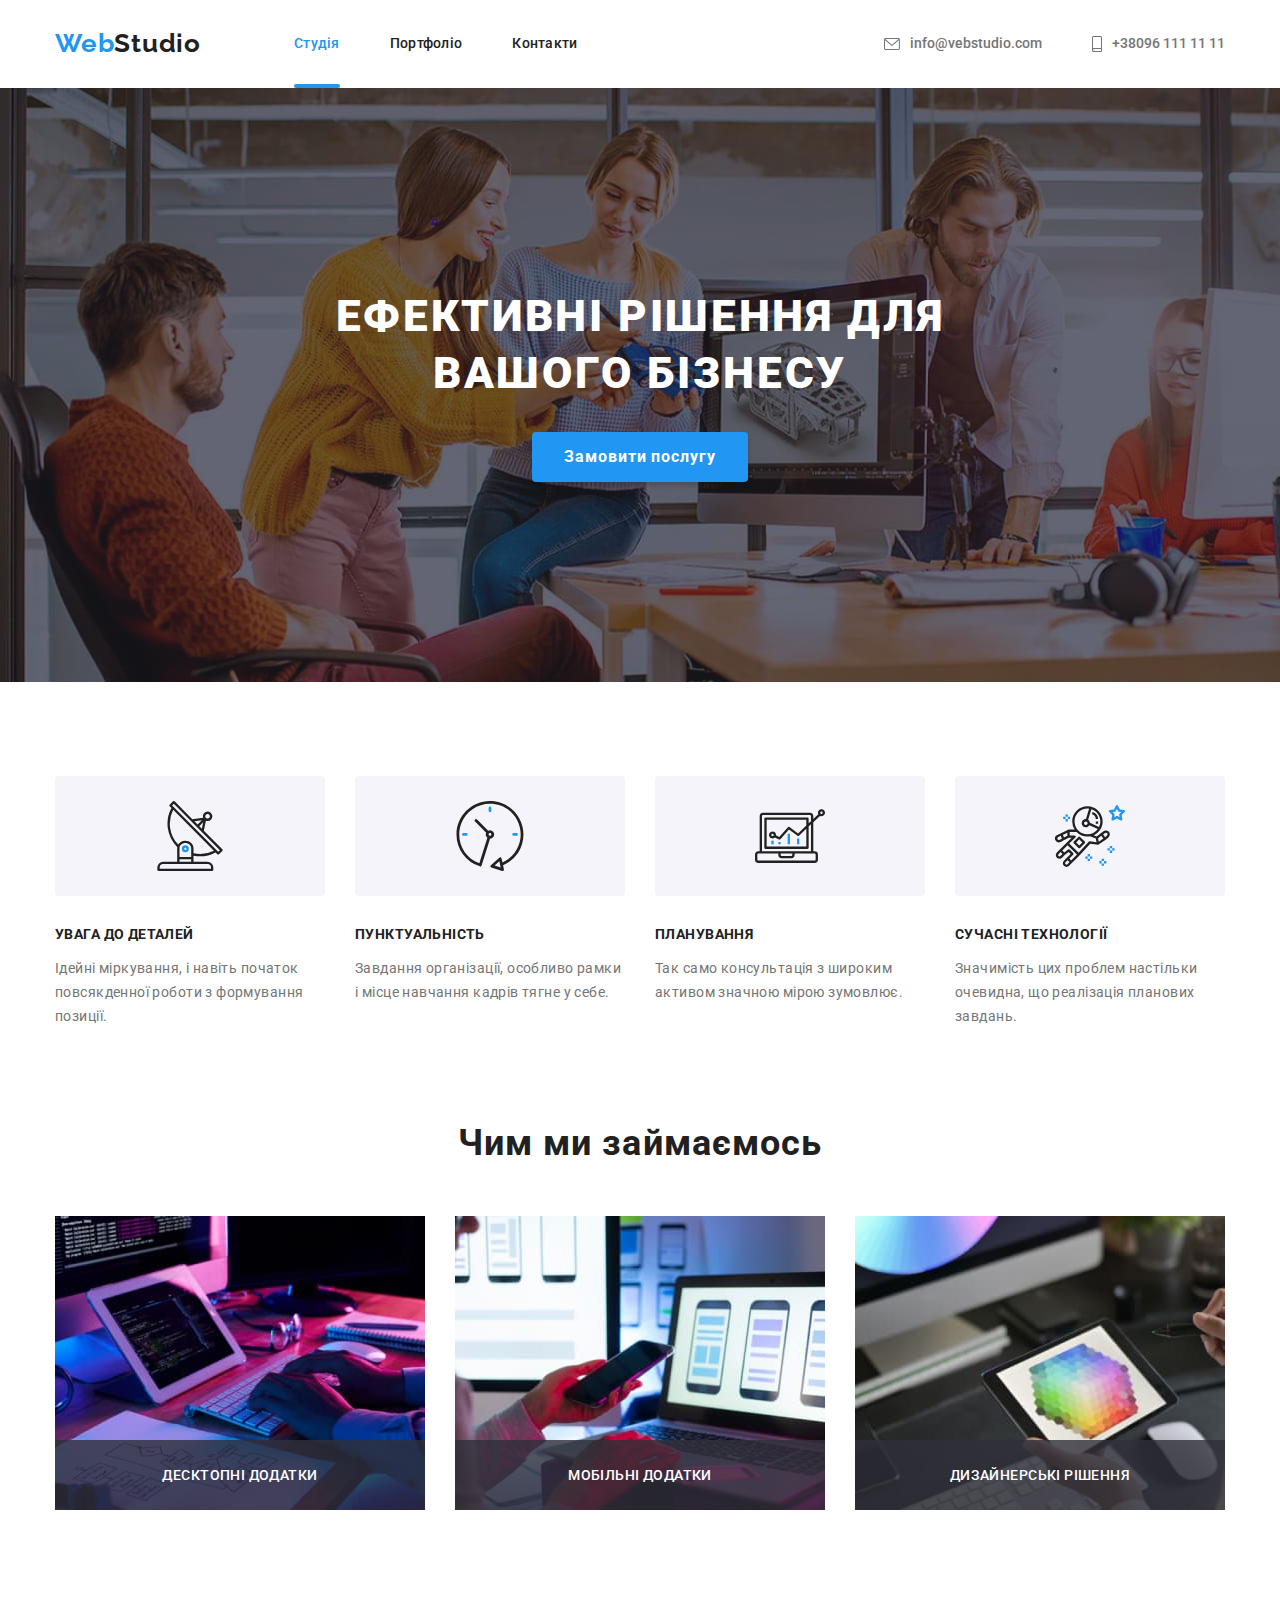
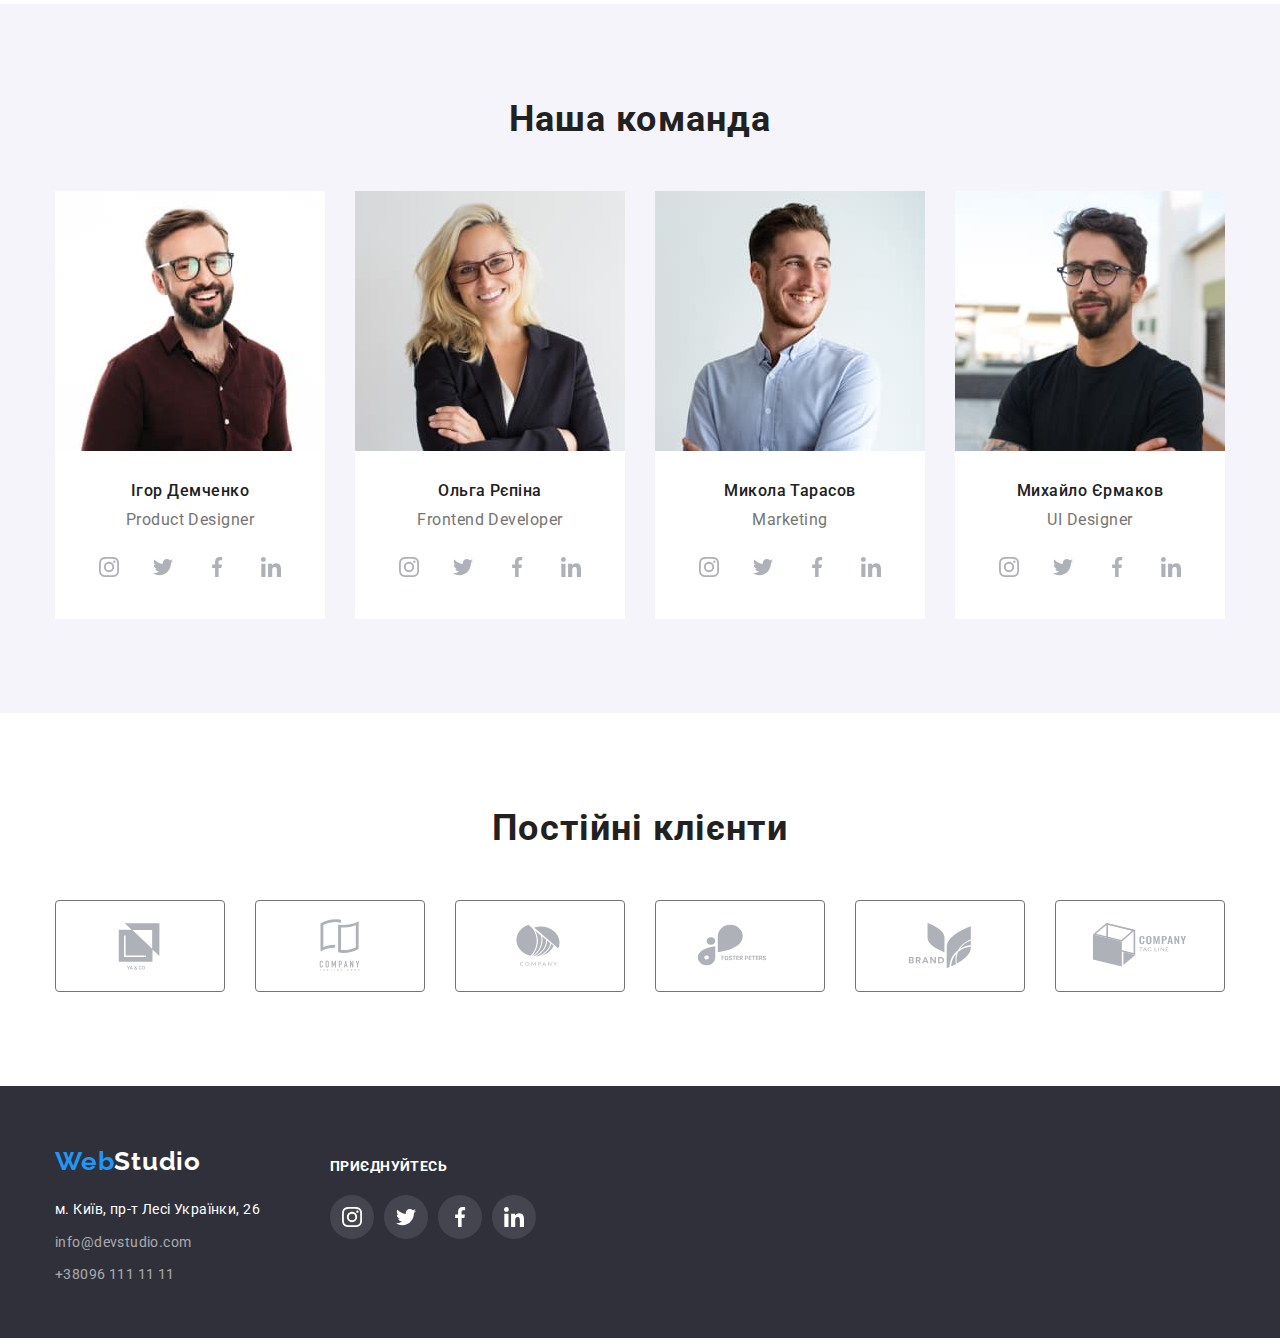
==== index.html @ e9d42e89 "dz6" ====
<!DOCTYPE html>
<html lang="uk">
  <head>
    <meta charset="UTF-8" />
    <meta http-equiv="X-UA-Compatible" content="IE=edge" />
    <meta name="viewport" content="width=device-width, initial-scale=1.0" />
    <title>WebStudio</title>
    <link
      rel="stylesheet"
      href="https://cdnjs.cloudflare.com/ajax/libs/modern-normalize/1.1.0/modern-normalize.min.css"
    />
    <link rel="stylesheet" href="./css/styles.css" />
    <link rel="preconnect" href="https://fonts.googleapis.com" />
    <link rel="preconnect" href="https://fonts.gstatic.com" crossorigin />
    <link
      href="https://fonts.googleapis.com/css2?family=Raleway:wght@700&family=Roboto:wght@400;500;700;900&display=swap"
      rel="stylesheet"
    />
  </head>
  <body class="body">
    <header>
      <div class="container">
        <div class="header-container">
          <nav class="nav-container">
            <a href="./index.html" class="logotipe"
              >Web<span class="logo-header">Studio</span>
            </a>

            <ul class="header-menu">
              <li>
                <a href="./index.html" class="link-header current-page"
                  >Студія</a
                >
              </li>
              <li>
                <a href="./portfolio.html" class="link-header">Портфоліо</a>
              </li>
              <li>
                <a href="#" class="link-header">Контакти</a>
              </li>
            </ul>
          </nav>
          <ul class="header-adress">
            <li class="adress-logo-nav">
              <a href="mailto:info@devstudio.com" class="adress-link"
                ><svg class="adress-mail-icon" width="16px" height="12px">
                  <use href="./images/icons.svg#icon-envelope-hover"></use>
                </svg>
                info@vebstudio.com
              </a>
            </li>
            <li class="adress-logo-nav">
              <a href="tel:+380961111111" class="adress-link"
                ><svg class="adress-phone-icon" width="10px" height="16px">
                  <use href="./images/icons.svg#icon-smartphone"></use>
                </svg>

                +38096 111 11 11</a
              >
            </li>
          </ul>
        </div>
      </div>
    </header>
    <main>
      <section class="hero-section">
        <h1 class="hero-title">Ефективні рішення для<br />вашого бізнесу</h1>
        <button type="button" class="hero-button" data-modal-open>
          Замовити послугу
        </button>
      </section>

      <section class="benefit-section section">
        <div class="container">
          <h2 class="benefit-title visually-hidden">Наші переваги</h2>
          <ul class="benefit-container">
            <li class="benefit-items">
              <span class="benefit-block-icon">
                <svg class="benefit-icon" width="70px" height="70px">
                  <use href="./images/icons.svg#icon-antenna-1"></use>
                </svg>
              </span>
              <h3 class="benefit-subtitle">Увага до деталей</h3>
              <p class="benefit-text">
                Ідейні міркування, і навіть початок повсякденної роботи з
                формування позиції.
              </p>
            </li>
            <li class="benefit-items">
              <span class="benefit-block-icon">
                <svg class="benefit-icon" width="70px" height="70px">
                  <use href="./images/icons.svg#icon-clock-1"></use>
                </svg>
              </span>
              <h3 class="benefit-subtitle">Пунктуальність</h3>
              <p class="benefit-text">
                Завдання організації, особливо рамки і місце навчання кадрів
                тягне у себе.
              </p>
            </li>
            <li class="benefit-items">
              <span class="benefit-block-icon">
                <svg class="benefit-icon" width="70px" height="70px">
                  <use href="./images/icons.svg#icon-diagram-1"></use>
                </svg>
              </span>
              <h3 class="benefit-subtitle">Планування</h3>
              <p class="benefit-text">
                Так само консультація з широким активом значною мірою зумовлює.
              </p>
            </li>
            <li class="benefit-items">
              <span class="benefit-block-icon">
                <svg class="benefit-icon" width="70px" height="70px">
                  <use href="./images/icons.svg#icon-astronaut-1"></use>
                </svg>
              </span>
              <h3 class="benefit-subtitle">Сучасні технології</h3>
              <p class="benefit-text">
                Значимість цих проблем настільки очевидна, що реалізація
                планових завдань.
              </p>
            </li>
          </ul>
        </div>
      </section>

      <section class="benefit-hero">
        <div class="container">
          <h2 class="benefit-title">Чим ми займаємось</h2>

          <ul class="benefit-hero-items">
            <li class="benefit-img">
              <img src="./images/box3.jpg" alt="Планшет у руках" width="370" />
              <div class="benefit-img-items">
                <p class="benefit-img-title">Десктопні додатки</p>
              </div>
            </li>

            <li class="benefit-img">
              <img
                src="./images/box2.jpg"
                alt="Переглядає смартфон"
                width="370"
              />
              <div class="benefit-img-items">
                <p class="benefit-img-title">Мобільні додатки</p>
              </div>
            </li>
            <li class="benefit-img">
              <img
                src="./images/img1.jpg"
                alt="Друк на клавіатурі"
                width="370"
              />
              <div class="benefit-img-items">
                <p class="benefit-img-title">Дизайнерські рішення</p>
              </div>
            </li>
          </ul>
        </div>
      </section>
      <section class="secondary-section section">
        <div class="container">
          <h2 class="secondary-title">Наша команда</h2>
          <ul class="secondary-container">
            <li class="secondary-item">
              <img src="./images/igor.jpg" alt="Ігор Демченко" width="270" />
              <div class="card-box">
                <h3 class="secondary-img-title">Ігор Демченко</h3>
                <p class="secondary-img-slogan">Product Designer</p>
                <ul class="secondary-box-social">
                  <li>
                    <a class="secondary-box-icon" href="#"
                      ><svg class="secondary-icons" width="20px" height="20px">
                        <use href="./images/icons.svg#icon-instagram-2"></use>
                      </svg>
                    </a>
                  </li>
                  <li>
                    <a class="secondary-box-icon" href="#"
                      ><svg class="secondary-icons" width="20px" height="20px">
                        <use href="./images/icons.svg#icon-twitter-1"></use>
                      </svg>
                    </a>
                  </li>
                  <li>
                    <a class="secondary-box-icon" href="#"
                      ><svg class="secondary-icons" width="20px" height="20px">
                        <use href="./images/icons.svg#icon-facebook-1"></use>
                      </svg>
                    </a>
                  </li>
                  <li>
                    <a class="secondary-box-icon" href="#"
                      ><svg class="secondary-icons" width="20px" height="20px">
                        <use href="./images/icons.svg#icon-linkedin-1"></use>
                      </svg>
                    </a>
                  </li>
                </ul>
              </div>
            </li>
            <li class="secondary-item">
              <img src="./images/olga.jpg" alt="Ольга Рєпіна" width="270" />
              <div class="card-box">
                <h3 class="secondary-img-title">Ольга Рєпіна</h3>
                <p class="secondary-img-slogan">Frontend Developer</p>
                <ul class="secondary-box-social">
                  <li>
                    <a class="secondary-box-icon" href="#"
                      ><svg class="secondary-icons" width="20px" height="20px">
                        <use href="./images/icons.svg#icon-instagram-2"></use>
                      </svg>
                    </a>
                  </li>
                  <li>
                    <a class="secondary-box-icon" href="#"
                      ><svg class="secondary-icons" width="20px" height="20px">
                        <use href="./images/icons.svg#icon-twitter-1"></use>
                      </svg>
                    </a>
                  </li>
                  <li>
                    <a class="secondary-box-icon" href="#"
                      ><svg class="secondary-icons" width="20px" height="20px">
                        <use href="./images/icons.svg#icon-facebook-1"></use>
                      </svg>
                    </a>
                  </li>
                  <li>
                    <a class="secondary-box-icon" href="#"
                      ><svg class="secondary-icons" width="20px" height="20px">
                        <use href="./images/icons.svg#icon-linkedin-1"></use>
                      </svg>
                    </a>
                  </li>
                </ul>
              </div>
            </li>
            <li class="secondary-item">
              <img src="./images/mukola.jpg" alt="Микола Тарасов" width="270" />
              <div class="card-box">
                <h3 class="secondary-img-title">Микола Тарасов</h3>
                <p class="secondary-img-slogan">Marketing</p>
                <ul class="secondary-box-social">
                  <li>
                    <a class="secondary-box-icon" href="#"
                      ><svg class="secondary-icons" width="20px" height="20px">
                        <use href="./images/icons.svg#icon-instagram-2"></use>
                      </svg>
                    </a>
                  </li>
                  <li>
                    <a class="secondary-box-icon" href="#"
                      ><svg class="secondary-icons" width="20px" height="20px">
                        <use href="./images/icons.svg#icon-twitter-1"></use>
                      </svg>
                    </a>
                  </li>
                  <li>
                    <a class="secondary-box-icon" href="#"
                      ><svg class="secondary-icons" width="20px" height="20px">
                        <use href="./images/icons.svg#icon-facebook-1"></use>
                      </svg>
                    </a>
                  </li>
                  <li>
                    <a class="secondary-box-icon" href="#"
                      ><svg class="secondary-icons" width="20px" height="20px">
                        <use href="./images/icons.svg#icon-linkedin-1"></use>
                      </svg>
                    </a>
                  </li>
                </ul>
              </div>
            </li>
            <li class="secondary-item">
              <img
                src="./images/mukhailo.jpg"
                alt="Михайло Єрмаков"
                width="270"
              />
              <div class="card-box">
                <h3 class="secondary-img-title">Михайло Єрмаков</h3>
                <p class="secondary-img-slogan">UI Designer</p>
                <ul class="secondary-box-social">
                  <li>
                    <a class="secondary-box-icon" href="#"
                      ><svg class="secondary-icons" width="20px" height="20px">
                        <use href="./images/icons.svg#icon-instagram-2"></use>
                      </svg>
                    </a>
                  </li>
                  <li>
                    <a class="secondary-box-icon" href="#"
                      ><svg class="secondary-icons" width="20px" height="20px">
                        <use href="./images/icons.svg#icon-twitter-1"></use>
                      </svg>
                    </a>
                  </li>
                  <li>
                    <a class="secondary-box-icon" href="#"
                      ><svg class="secondary-icons" width="20px" height="20px">
                        <use href="./images/icons.svg#icon-facebook-1"></use>
                      </svg>
                    </a>
                  </li>
                  <li>
                    <a class="secondary-box-icon" href="#"
                      ><svg class="secondary-icons" width="20px" height="20px">
                        <use href="./images/icons.svg#icon-linkedin-1"></use>
                      </svg>
                    </a>
                  </li>
                </ul>
              </div>
            </li>
          </ul>
        </div>
      </section>
      <section class="last-section">
        <div class="container">
          <h2 class="secondary-title">Постійні клієнти</h2>
          <ul class="last-section-block">
            <li class="last-section-icon">
              <a href="#" class="last-section-link"
                ><svg class="last-icons" width="106px" height="60px">
                  <use href="./images/icons.svg#icon-Logo-one"></use>
                </svg>
              </a>
            </li>
            <li class="last-section-icon">
              <a href="#" class="last-section-link"
                ><svg class="last-icons" width="106px" height="60px">
                  <use href="./images/icons.svg#icon-Logo-two"></use>
                </svg>
              </a>
            </li>
            <li class="last-section-icon">
              <a href="#" class="last-section-link"
                ><svg class="last-icons" width="106px" height="60px">
                  <use href="./images/icons.svg#icon-Logo-three"></use>
                </svg>
              </a>
            </li>

            <li class="last-section-icon">
              <a href="#" class="last-section-link"
                ><svg class="last-icons" width="106px" height="60px">
                  <use href="./images/icons.svg#icon-Logo-four"></use>
                </svg>
              </a>
            </li>

            <li class="last-section-icon">
              <a href="#" class="last-section-link"
                ><svg class="last-icons" width="106px" height="60px">
                  <use href="./images/icons.svg#icon-Logo-five"></use>
                </svg>
              </a>
            </li>
            <li class="last-section-icon">
              <a href="#" class="last-section-link"
                ><svg class="last-icons" width="106px" height="60px">
                  <use href="./images/icons.svg#icon-Logo-six"></use>
                </svg>
              </a>
            </li>
          </ul>
        </div>
      </section>
    </main>
    <footer class="footer-section">
      <div class="container">
        <div>
          <a href="./index.html" class="logotipe-footer"
            >Web<span class="logo-footer">Studio </span></a
          >
          <address class="adress">
            <ul>
              <li class="footer-logo">
                <a
                  class="adress article"
                  href="https://goo.gl/maps/jyR7wXBARbgmtuSR7"
                  target="_blank"
                  rel="noopener noreferrer nofollow"
                  >м. Київ, пр-т Лесі Українки, 26</a
                >
              </li>

              <li class="footer-box">
                <a class="footer-link article" href="mailto:info@devstudio.com"
                  >info@devstudio.com</a
                >
              </li>
              <li class="footer-box">
                <a class="footer-link article" href="tel:+380961111111"
                  >+38096 111 11 11</a
                >
              </li>
            </ul>
          </address>
        </div>
        <div class="footer-social">
          <h2 class="footer-social-title">Приєднуйтесь</h2>
          <ul class="footer-social-container">
            <li>
              <a class="secondary-footer-icon" href="#"
                ><svg class="footer-icons" width="20px" height="20px">
                  <use href="./images/icons.svg#icon-instagram-2"></use>
                </svg>
              </a>
            </li>
            <li>
              <a class="secondary-footer-icon" href="#"
                ><svg class="footer-icons" width="20px" height="20px">
                  <use href="./images/icons.svg#icon-twitter-1"></use>
                </svg>
              </a>
            </li>
            <li>
              <a class="secondary-footer-icon" href="#"
                ><svg class="footer-icons" width="20px" height="20px">
                  <use href="./images/icons.svg#icon-facebook-1"></use>
                </svg>
              </a>
            </li>
            <li>
              <a class="secondary-footer-icon" href="#"
                ><svg class="footer-icons" width="20px" height="20px">
                  <use href="./images/icons.svg#icon-linkedin-1"></use>
                </svg>
              </a>
            </li>
          </ul>
        </div>
      </div>
    </footer>
    <div class="backdrop is-hidden" data-modal>
      <div class="modal">
        <button type="button" class="modal-button-close" data-modal-close>
          <svg class="button-close" width="18px" height="18px">
            <use href="./images/icons.svg#icon-close"></use>
          </svg>
        </button>
      </div>
    </div>
    <script src="./js/modal.js"></script>
  </body>
</html>
---- css/styles.css ----
:root {
  --color-primary: #212121;
  --color-text: #757575;
  --color-background: #fff;
  --color-accent: #2196f3;
  --color-icons: #afb1b8;
}
* {
  box-sizing: border-box;
}
a.article {
  text-decoration: none;
}

/*container*/
.container {
  display: flex;
  width: 100%;
  max-width: 1200px;
  margin: 0 auto;
  padding: 0 15px;
  flex-wrap: wrap;
}
ul {
  list-style: none;
}
.visually-hidden {
  position: absolute;
  white-space: nowrap;
  width: 1px;
  height: 1px;
  overflow: hidden;
  border: 0;
  padding: 0;
  clip: rect(0 0 0 0);
  clip-path: inset(50%);
  margin: -1px;
}
ul,
h1,
h2,
h3,
h4,
h5,
h6,
li {
  margin: 0;
  padding: 0;
}
img {
  display: block;
  max-width: 100%;
  height: auto;
}

/*body*/
body {
  color: var(--color-primary);
  font-size: 14px;
  font-weight: 500;
  line-height: 1.7;
  background-color: var(--color-background);
  font-family: "Roboto", sans-serif;
  max-width: 1600px;
  max-height: 2094px;
  margin: 0 auto;
  flex-shrink: 0;
}
/*section*/
.section {
  padding-top: 94px;
  padding-bottom: 94px;
  margin: 0 auto;
}
/*header-container*/
.header {
  border-bottom: 1px solid #f5f5f5;
}

.header-container {
  display: flex;
  justify-content: space-between;
  flex-grow: 1;
  align-items: center;
}

.logotipe {
  font-family: "Raleway";
  font-weight: 700;
  font-size: 26px;
  line-height: 1.2;
  color: var(--color-accent);
  text-decoration-line: none;
  letter-spacing: 0.03em;
}

.nav-container {
  display: flex;
  justify-content: start;
  align-items: center;
}
/*lin-header*/
.link-header {
  display: flex;
  padding-top: 32px;
  padding-bottom: 32px;
  text-decoration: none;
  letter-spacing: 0.02em;
  color: inherit;
}
.current-page {
  position: relative;
  color: var(--color-accent);
}
.current-page::after {
  display: block;
  position: absolute;
  background-color: var(--color-accent);
  width: 100%;
  height: 4px;
  border-radius: 2px;
  bottom: 0px;
  content: "";
}
.header-menu {
  display: flex;
  gap: 50px;
  margin-left: 93px;
}

.header-adress {
  display: flex;
  gap: 50px;
  align-items: center;
}

/*logo-header*/
.logo-header {
  font-family: "Raleway", sans-serif;
  font-weight: 700;
  font-size: 26px;
  line-height: 1.2;
  color: var(--color-primary);
  text-decoration-line: none;
  letter-spacing: 0.03em;
}

/*link*/
.link {
  color: inherit;
  line-height: 1.1;
  text-decoration-line: none;
}
.link:hover,
.link:focus {
  color: var(--color-accent);
  background-color: var(--color-background);
}
.current {
  color: var(--color-accent);
}

/*adress*/
.adress-link {
  display: flex;
  align-items: center;
  font-weight: 500;
  color: var(--color-text);
  text-decoration-line: none;
  padding-top: 32px;
  padding-bottom: 32px;
  gap: 10px;
  transition: color 250ms cubic-bezier(0.4, 0, 0.2, 1);
}
.adress-link:hover,
.adress-link:focus {
  color: var(--color-accent);
}
/*header-icons*/
.adress-mail-icon {
  max-width: 16px;
  max-height: 12px;
  align-content: center;
  fill: var(--color-text);
}
.adress-link:hover .adress-mail-icon,
.adress-link:focus .adress-mail-icon {
  fill: var(--color-accent);
}

.adress-phone-icon {
  max-width: 10px;
  max-height: 16px;
  align-content: center;
  fill: var(--color-text);
}
.adress-link:hover .adress-phone-icon,
.adress-link:focus .adress-phone-icon {
  fill: var(--color-accent);
}

/*hero-section*/
.hero-section {
  background-color: #2f303a;
  background-image: linear-gradient(
      rgba(47, 48, 58, 0.4),
      rgba(47, 48, 58, 0.4)
    ),
    url(../images/Img.jpg);
  margin: 0 auto;
  background-size: 1600px;
  text-align: center;
  padding-top: 200px;
  padding-bottom: 200px;
  letter-spacing: 0.02em;
  background-repeat: no-repeat;
}

.hero-title {
  font-weight: 900;
  font-size: 44px;
  line-height: 1.3;
  text-transform: uppercase;
  color: var(--color-background);
  letter-spacing: 0.06em;
  margin: 0 auto;
  letter-spacing: 0.06em;
}

.hero-button {
  font-weight: 700;
  font-size: 16px;
  line-height: 30px;
  min-width: 216px;
  height: 50px;
  font-family: inherit;
  color: var(--color-background);
  background: var(--color-accent);
  box-shadow: 0px 4px 4px rgba(0, 0, 0, 0.15);
  border-radius: 4px;
  cursor: pointer;
  margin-top: 30px;
  border: 0;
  padding-top: 10px;
  padding-left: 32px;
  padding-bottom: 10px;
  padding-right: 32px;
  letter-spacing: 0.06em;
  transition: background-color 250ms cubic-bezier(0.4, 0, 0.2, 1),
    box-shadow 250ms cubic-bezier(0.4, 0, 0.2, 1);
}
.hero-button:hover,
.hero-button:focus {
  box-shadow: 0px 4px 4px rgba(0, 0, 0, 0.15);
  background-color: #188ce8;
}

/*benefit-section*/
.benefit-title {
  font-weight: 700;
  font-size: 36px;
  line-height: 1.2;
  text-align: center;
  margin: 0 auto 50px;
  letter-spacing: 0.03em;
}

.benefit-block-icon {
  display: flex;
  width: 270px;
  height: 120px;
  background: #f5f4fa;
  border-radius: 4px;
  margin-bottom: 30px;
  justify-content: center;
  align-items: center;
}

.benefit-icon {
  max-width: 70px;
  max-height: 70px;
}

.benefit-subtitle {
  font-weight: 700;
  font-size: 14px;
  line-height: 1.2;
  text-transform: uppercase;
  letter-spacing: 0.03em;
}

.benefit-text {
  font-style: normal;
  font-weight: 400;
  font-size: 14px;
  line-height: 1.7;
  color: var(--color-text);
  margin-bottom: 0;
  letter-spacing: 0.03em;
}

.benefit-container {
  display: flex;
  justify-content: space-between;
  width: 100%;
  max-width: 1200px;
  margin: 0 auto;
}

.benefit-items {
  align-content: flex-start;
  gap: 30px;
  flex-basis: 270px;
}

.benefit-hero {
  padding-bottom: 94px;
}

.benefit-hero-items {
  display: flex;
  justify-content: flex-start;
  gap: 30px;
  width: 100%;
}

.benefit-img {
  position: relative;
  flex-basis: calc((100% - 60px) / 3);
}

.benefit-img-items {
  position: absolute;
  bottom: 0;
  width: 100%;
  background-color: rgba(47, 48, 58, 0.8);
  z-index: 1;
  padding: 27px 0;
}

.benefit-img-title {
  font-size: 14px;
  line-height: 16px;
  text-align: center;
  letter-spacing: 0.03em;
  text-transform: uppercase;
  color: var(--color-background);
  margin: 0;
}

/*secondary-section*/
.secondary-section {
  background-color: #f5f4fa;
}

.secondary-title {
  font-weight: 700;
  font-size: 36px;
  line-height: 1.2;
  text-align: center;
  margin: 0 auto 50px;
  letter-spacing: 0.03em;
}

.secondary-item {
  width: 270px;
  height: 428px;
}
.secondary-box-icon {
  display: flex;
  width: 44px;
  height: 44px;
  border-radius: 50%;
  justify-content: center;
  align-items: center;
  transition: background-color 250ms cubic-bezier(0.4, 0, 0.2, 1),
    color 250ms cubic-bezier(0.4, 0, 0.2, 1);
}
.secondary-icons {
  fill: var(--color-icons);
  max-width: 20px;
  max-height: 20px;
}

.secondary-container {
  display: flex;
  gap: 30px;
  justify-content: space-between;
}

.secondary-box-social {
  display: flex;
  gap: 10px;
  margin-top: 16px;
}
.secondary-box-icon:hover,
.secondary-box-icon:focus {
  background-color: var(--color-accent);
}
.secondary-box-icon:hover .secondary-icons,
.secondary-box-icon:focus .secondary-icons {
  fill: var(--color-background);
}

.secondary-box {
  flex-basis: calc((100% - 90px) / 4);
  background-color: var(--color-background);
  box-shadow: 0px 4px 4px rgba(0, 0, 0, 0.25);
}

.card-box {
  background-color: var(--color-background);
  padding-top: 30px;
  padding-left: 32px;
  padding-bottom: 30px;
  padding-right: 32px;
}

.secondary-img-title {
  font-weight: 500;
  font-size: 16px;
  line-height: 1.2;
  color: var(--color-primary);
  text-align: center;
  letter-spacing: 0.03em;
}

.secondary-img-slogan {
  font-weight: 400;
  font-size: 16px;
  line-height: 1.2;
  color: var(--color-text);
  text-align: center;
  margin-top: 10px;
  margin-bottom: 0;
  letter-spacing: 0.03em;
}
/*last-section*/
.last-section {
  display: flex;
  padding-top: 94px;
  padding-bottom: 94px;
  margin: 0 auto;
}
.last-section-block {
  display: flex;
  gap: 30px;
}

.last-section-icon {
  width: 170px;
  height: 92px;
}

.last-icons {
  fill: var(--color-icons);
}

.last-section-link {
  display: flex;
  align-items: center;
  justify-content: center;
  width: 100%;
  height: 100%;
  border: 1px solid;
  border-color: var(--color-text);
  border-radius: 4px;
  transition: border-color 250ms cubic-bezier(0.4, 0, 0.2, 1);
}
.last-section-link:hover,
.last-section-link:focus {
  border-color: var(--color-accent);
}
.last-section-link:hover .last-icons,
.last-section-link:focus .last-icons {
  fill: var(--color-accent);
  transition: fill 250ms cubic-bezier(0.4, 0, 0.2, 1);
}
/*footer-section*/
.footer-section {
  background-color: #2f303a;
  height: 252px;
  padding-top: 60px;
  padding-bottom: 60px;
}
.adress-logo-nav {
  display: flex;
  align-items: center;
}

.logo-footer {
  font-family: "Raleway", sans-serif;
  font-weight: 700;
  font-size: 26px;
  line-height: 1.2;
  color: var(--color-background);
  text-decoration-line: none;
  margin-bottom: 20px;
  letter-spacing: 0.03em;
}

.adress {
  font-style: normal;
  font-weight: 400;
  font-size: 14px;
  line-height: 1.7;
  color: var(--color-background);
  letter-spacing: 0.03em;
  margin-top: 20px;
}

.footer-link {
  font-style: normal;
  font-weight: 400;
  font-size: 14px;
  line-height: 1.7;
  color: rgba(255, 255, 255, 0.6);
  letter-spacing: 0.03em;
  transition: color 250ms cubic-bezier(0.4, 0, 0.2, 1);
}

.footer-link:hover,
.footer-link:focus {
  color: var(--color-accent);
}
.footer-social {
  align-items: center;
  justify-content: flex-start;
  margin-left: 70px;
  margin-top: 12px;

  width: 206px;
  height: 80px;
}
.footer-box {
  margin-top: 9px;
}
.footer-social-title {
  color: var(--color-background);
  font-weight: 700;
  font-size: 14px;
  line-height: 1.2;
  letter-spacing: 0.03em;
  text-transform: uppercase;
}
.secondary-footer-icon {
  display: flex;
  justify-content: center;
  align-items: center;
  background-color: rgba(255, 255, 255, 0.1);
  width: 44px;
  height: 44px;
  border-radius: 50%;
  transition: background-color 250ms cubic-bezier(0.4, 0, 0.2, 1);
}
.secondary-footer-icon:hover,
.secondary-footer-icon:focus {
  background-color: var(--color-accent);
}
.footer-icons {
  fill: var(--color-background);
  max-width: 20px;
  max-height: 20px;
}

.footer-social-container {
  display: flex;
  align-items: center;
  gap: 10px;
  margin-top: 20px;
}

/*logotipe-footer*/
.logotipe-footer {
  font-family: "Raleway";
  font-weight: 700;
  font-size: 26px;
  line-height: 1.2;
  color: var(--color-accent);
  text-decoration-line: none;
  margin-bottom: 20px;
  letter-spacing: 0.03em;
}

/*portfolio*/
.portfolio-section {
  display: flex;
  padding: 94px 0;
}
.container-portfolio {
  width: 100%;
  max-width: 1200px;
  margin: 0 auto;
  padding: 0 15px;
}
.portfolio-title {
  font-weight: 700;
  font-size: 36px;
  line-height: 1.2;
  text-align: center;
  margin: 0 auto 50px;
  letter-spacing: 0.03em;
  display: flex;
  align-items: center;
  justify-content: center;
}

/*button-container*/
.button-container {
  display: flex;
  align-items: center;
  gap: 8px;
  margin: 0 auto;
  justify-content: center;
}

.secondary-button {
  font-family: inherit;
  color: var(--color-primary);
  background-color: #f5f4fa;
  border-radius: 4px;
  cursor: pointer;
  font-size: 16px;
  font-weight: 500;
  line-height: 1.6;
  height: 38px;
  padding: 6px 22px;
  border: 0;
  border-radius: 4px;
  letter-spacing: 0.03em;
  transition: color 250ms cubic-bezier(0.4, 0, 0.2, 1),
    background-color 250ms cubic-bezier(0.4, 0, 0.2, 1),
    box-shadow 250ms cubic-bezier(0.4, 0, 0.2, 1);
}
.secondary-button:hover,
.secondary-button:focus {
  color: var(--color-background);
  background-color: var(--color-accent);
  box-shadow: 0px 3px 1px rgba(0, 0, 0, 0.1), 0px 1px 2px rgba(0, 0, 0, 0.08),
    0px 2px 2px rgba(0, 0, 0, 0.12);
}

/*first-container*/

.first-container {
  display: flex;
  width: 100%;
  margin-top: 50px;
  flex-wrap: wrap;
  gap: 30px;
  flex-basis: calc((100% - 60px) / 3);
}
.container-box {
  width: 370px;
  height: 404px;
}
.container-box:hover .container-content,
.container-box:focus .container-content {
  box-shadow: 0px 1px 1px rgba(0, 0, 0, 0.12), 0px 4px 4px rgba(0, 0, 0, 0.06),
    1px 4px 6px rgba(0, 0, 0, 0.16);
  transition: box-shadow 250ms cubic-bezier(0.4, 0, 0.2, 1);
}

.container-description {
  position: relative;
  overflow: hidden;
}
.container-description-div {
  position: absolute;
  width: 100%;
  height: 100%;
  margin: 0;
  left: 0;
  top: 0;
  transform: translateY(100%);
  background-color: rgba(33, 150, 243, 0.9);
  transition: transform 250ms cubic-bezier(0.4, 0, 0.2, 1);
  padding: 63px 27px;
}
.container-box:hover .container-description-div {
  transform: translate(0);
}
.container-description-content {
  margin: 0;
  font-weight: 400;
  font-size: 18px;
  line-height: 1.5;
  letter-spacing: 0.03em;
  color: var(--color-background);
}

.container-content {
  padding-top: 20px;
  padding-bottom: 20px;
  padding-left: 24px;
  padding-right: 24px;
  border-bottom: 1px solid #eeeeee;
  border-left: 1px solid #eeeeee;
  border-right: 1px solid #eeeeee;
}
.icon-logo-link {
  font-weight: 700;
  font-size: 18px;
  line-height: 2;
  letter-spacing: 0.06em;
  color: var(--color-primary);
  letter-spacing: 0.06em;
}

.subtitle-icon {
  font-weight: 400;
  font-size: 16px;
  line-height: 1.8;
  color: var(--color-text);
  margin-top: 4px;
  margin-bottom: 0;
  letter-spacing: 0.03em;
}

/*moddal*/
.backdrop {
  position: fixed;
  top: 0;
  left: 0;
  z-index: 1;
  width: 100%;
  height: 100%;
  background-color: rgba(0, 0, 0, 0.2);
  opacity: 1;
  transition-property: opacity, visibility;
  transition-duration: 250ms;
  transition-timing-function: cubic-bezier(0.4, 0, 0.2, 1);
}
.is-hidden {
  opacity: 0;
  visibility: hidden;
  pointer-events: none;
}
.modal {
  position: absolute;
  top: 50%;
  left: 50%;
  width: 528px;
  height: 581px;
  background-color: var(--color-background);
  transform: scale(1) translate(-50%, -50%);
  transition: transform 250ms cubic-bezier(0.4, 0, 0.2, 1);
}
.modal-button-close {
  display: flex;
  align-items: center;
  justify-content: center;
  position: absolute;
  top: 8px;
  right: 8px;
  width: 30px;
  height: 30px;
  border: 1px solid rgba(0, 0, 0, 0.1);
  border-radius: 50%;
}
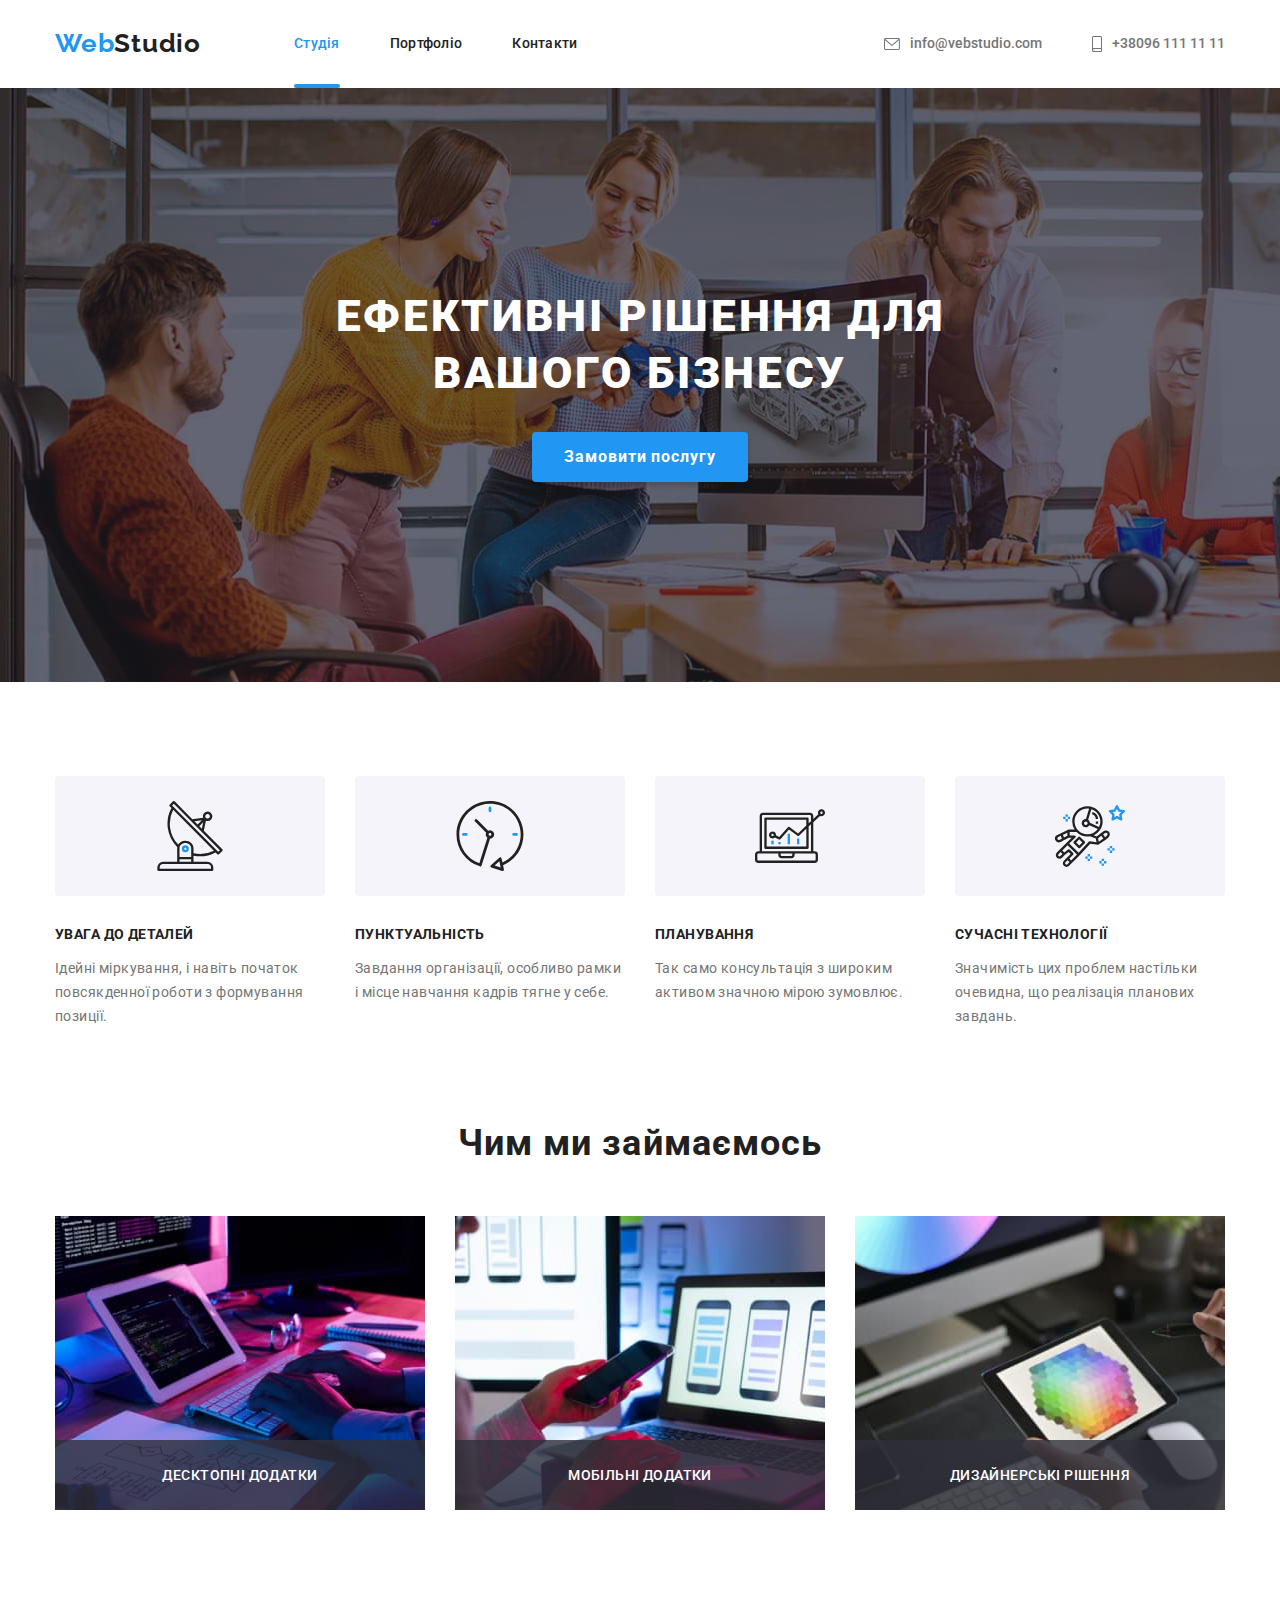
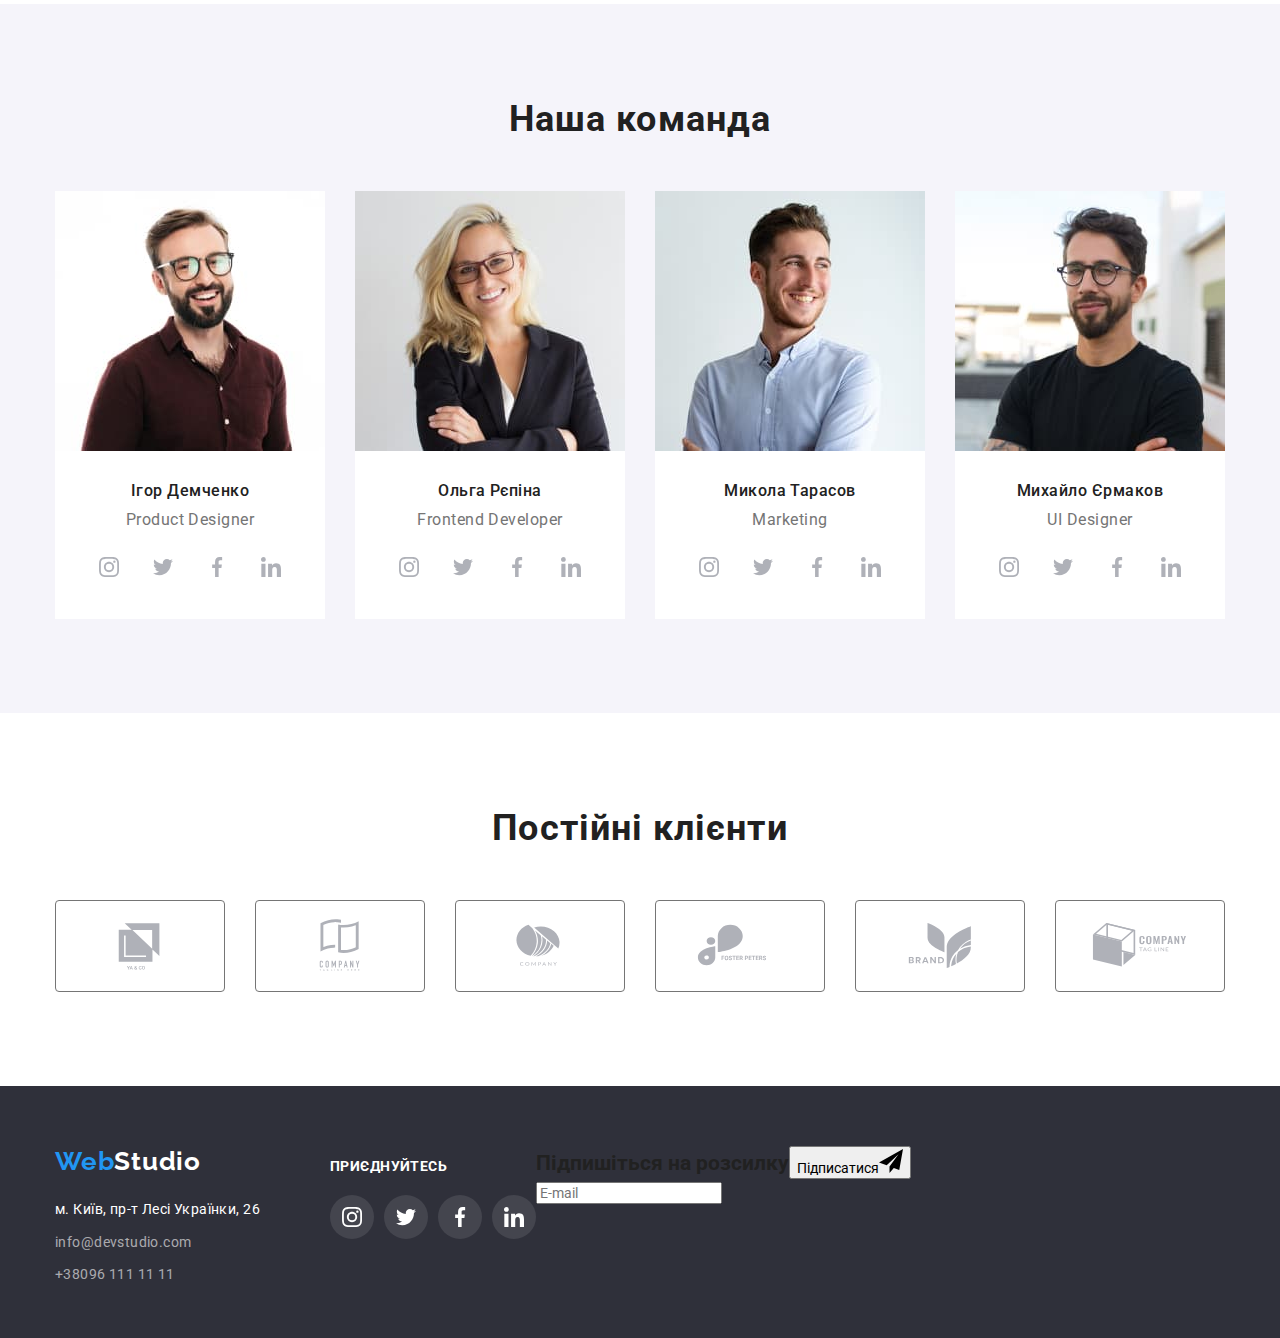
==== commit 5621bb89: "дз" ====
--- a/index.html
+++ b/index.html
@@ -435,6 +435,17 @@
             </li>
           </ul>
         </div>
+        <div class="footer-feedback">
+          <h2 class="feedback-title">Підпишіться на розсилку</h2>
+          <input class="feedback-input" type="text" placeholder="E-mail" />
+        </div>
+        <div class="footer-button">
+          <button class="button-feedback" type="submit">
+            Підписатися<svg class="feedback-icon" width="24px" height="24px">
+              <use href="./images/icons.svg#icon-send"></use>
+            </svg>
+          </button>
+        </div>
       </div>
     </footer>
     <div class="backdrop is-hidden" data-modal>
@@ -444,6 +455,59 @@
             <use href="./images/icons.svg#icon-close"></use>
           </svg>
         </button>
+        <h2 class="modal-title">Залиште свої дані, ми вам передзвонимо</h2>
+        <form name="contact-form">
+          <div class="form-control">
+            <label class="form-label" for="name">Ім'я</label>
+
+            <input class="form-input" type="text" id="name" />
+            <svg class="form-icon" width="18px" height="18px">
+              <use href="./images/icons.svg#icon-person-black"></use>
+            </svg>
+          </div>
+          <div class="form-control">
+            <label class="form-label" for="phone">Телефон</label>
+
+            <input class="form-input" type="text" id="phone" />
+            <svg class="form-icon" width="18px" height="18px">
+              <use href="./images/icons.svg#icon-phone-black"></use>
+            </svg>
+          </div>
+          <div class="form-control">
+            <label class="form-label" for="mail">Пошта</label>
+
+            <input class="form-input" type="text" id="mail" />
+            <svg class="form-icon" width="18px" height="18px">
+              <use href="./images/icons.svg#icon-email-black"></use>
+            </svg>
+          </div>
+          <label class="form-label" for="form-comment">Коментар</label>
+          <textarea
+            class="area-comments"
+            name="form-comment"
+            id="form-comment"
+            placeholder="Введіть текст"
+          ></textarea>
+          <div class="terms">
+            <input
+              class="checkbox-terms visually-hidden"
+              id="type-checkbox"
+              type="checkbox"
+              name="type-checkbox"
+            />
+            <span class="checkbox-box"
+              ><svg class="checkbox-icon" width="16" height="15px">
+                <use href="./images/icons.svg#icon-Vector"></use></svg
+            ></span>
+            <label class="label-terms" for="type-checkbox"
+              >Погоджуюся з розсилкою та приймаю
+              <a class="contract-terms" href="#">Умови договору</a>
+            </label>
+          </div>
+        </form>
+        <div class="button-box">
+          <button type="submit" class="modal-button">Відправити</button>
+        </div>
       </div>
     </div>
     <script src="./js/modal.js"></script>
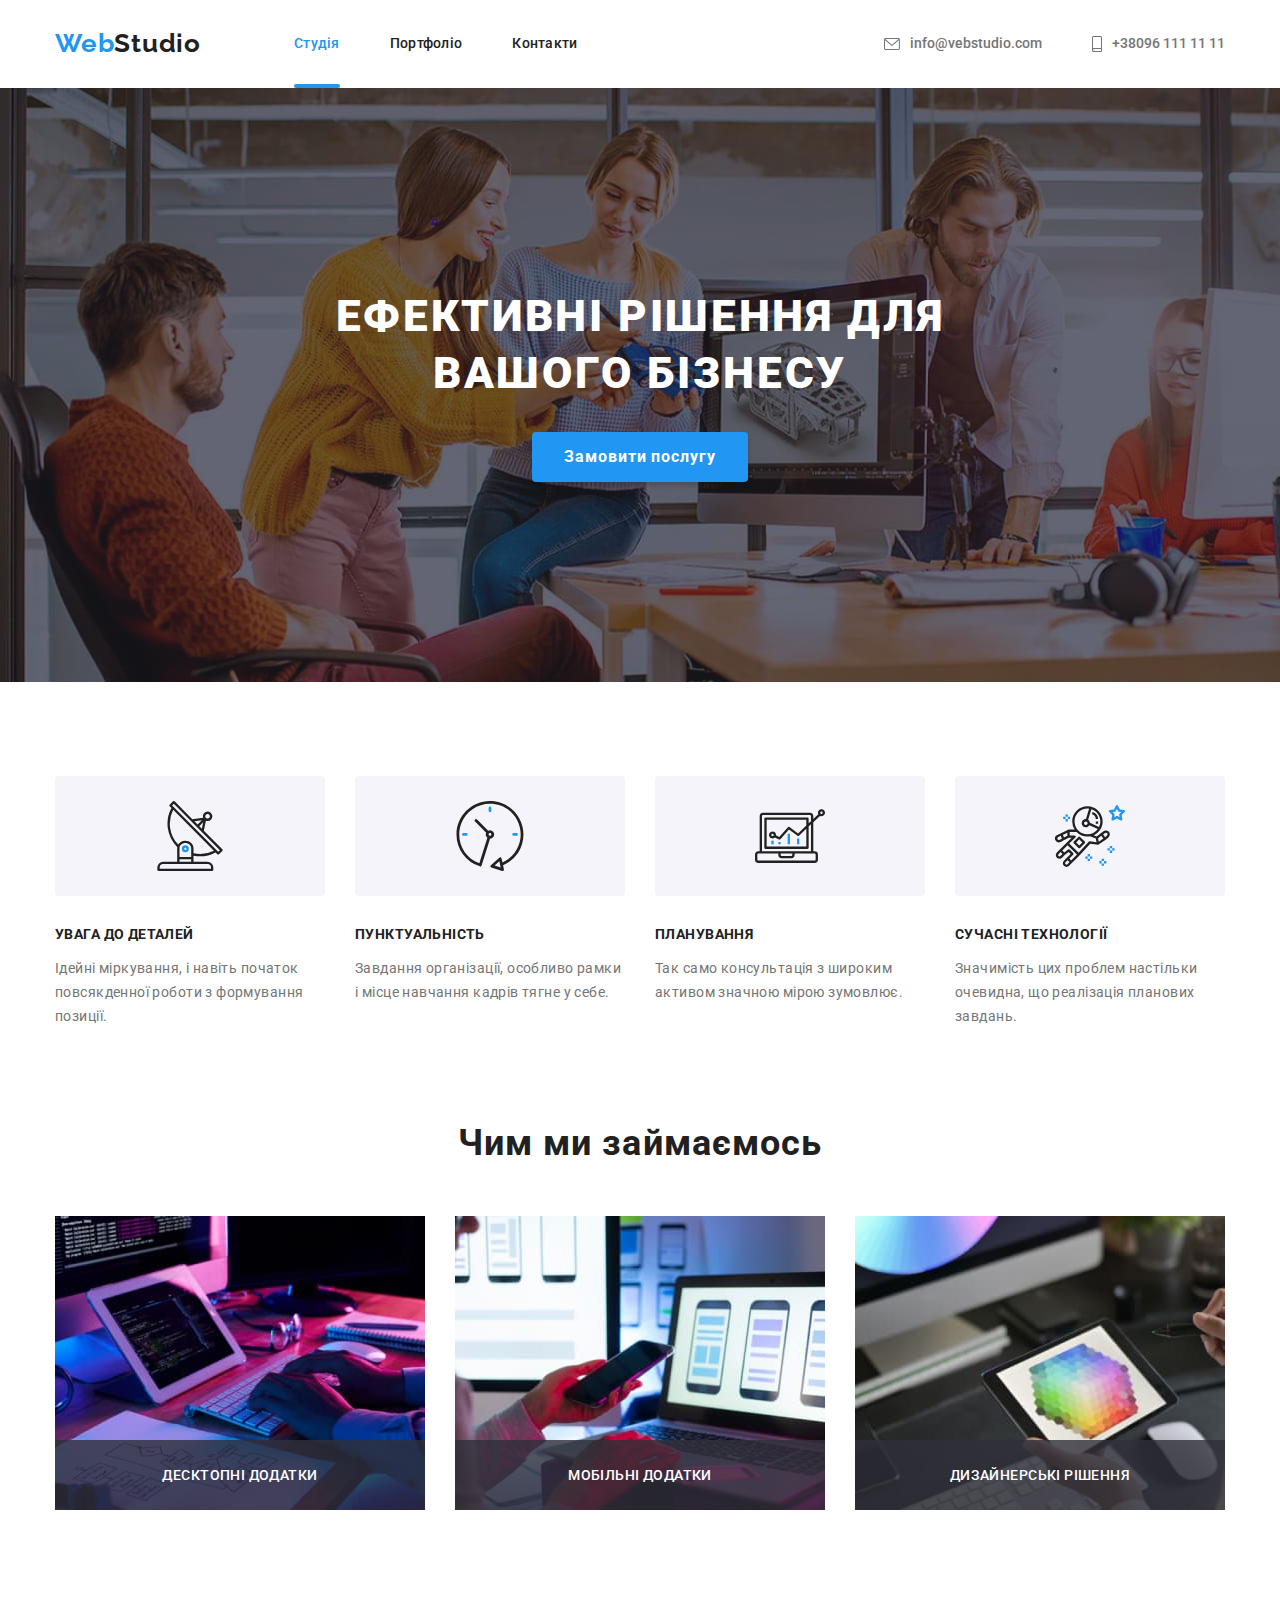
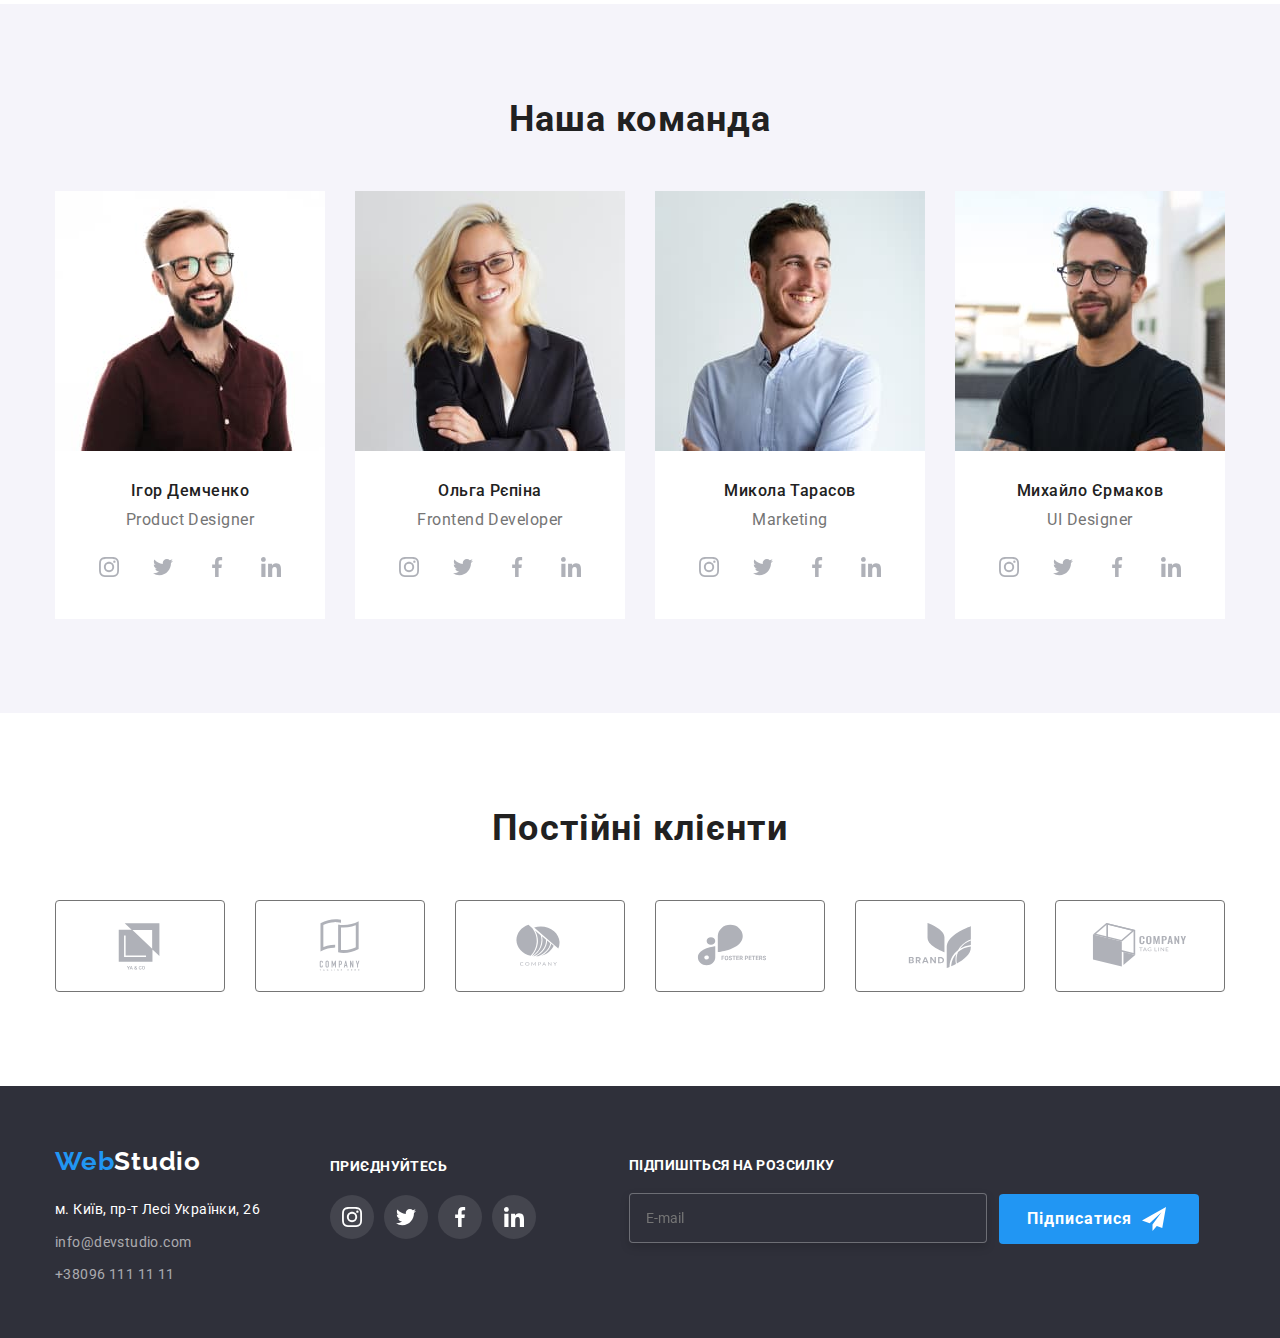
==== commit 66286672: "dz" ====
--- a/index.html
+++ b/index.html
@@ -481,13 +481,15 @@
               <use href="./images/icons.svg#icon-email-black"></use>
             </svg>
           </div>
-          <label class="form-label" for="form-comment">Коментар</label>
-          <textarea
-            class="area-comments"
-            name="form-comment"
-            id="form-comment"
-            placeholder="Введіть текст"
-          ></textarea>
+          <div class="form-control">
+            <label class="form-label" for="form-comment">Коментар</label>
+            <textarea
+              class="area-comments"
+              name="form-comment"
+              id="form-comment"
+              placeholder="Введіть текст"
+            ></textarea>
+          </div>
           <div class="terms">
             <input
               class="checkbox-terms visually-hidden"
--- a/css/styles.css
+++ b/css/styles.css
@@ -4,6 +4,7 @@
   --color-background: #fff;
   --color-accent: #2196f3;
   --color-icons: #afb1b8;
+  --color-footer: #2f303a;
 }
 * {
   box-sizing: border-box;
@@ -569,7 +570,64 @@
   gap: 10px;
   margin-top: 20px;
 }
-
+.footer-feedback {
+  margin-top: 12px;
+  margin-left: 93px;
+}
+.feedback-title {
+  font-weight: 700;
+  font-size: 14px;
+  line-height: 1.1;
+  letter-spacing: 0.03em;
+  text-transform: uppercase;
+  color: var(--color-background);
+}
+
+.feedback-input {
+  margin-top: 20px;
+  width: 358px;
+  height: 50px;
+  padding: 15px 16px;
+  background-color: var(--color-footer);
+  border: 1px solid rgba(255, 255, 255, 0.3);
+  filter: drop-shadow(0px 4px 4px rgba(0, 0, 0, 0.15));
+  border-radius: 4px;
+}
+
+.footer-button {
+  margin-top: 48px;
+  margin-left: 12px;
+}
+.button-feedback {
+  display: flex;
+  align-items: center;
+  justify-content: flex-start;
+  gap: 10px;
+  padding: 10px 28px;
+  width: 200px;
+  height: 50px;
+  color: var(--color-background);
+  background-color: var(--color-accent);
+  font-weight: 700;
+  font-size: 16px;
+  line-height: 1.8;
+  letter-spacing: 0.06em;
+  border: none;
+  border-radius: 4px;
+  outline: none;
+  cursor: pointer;
+}
+.button-feedback:hover,
+.button-feedback:focus {
+  box-shadow: 0px 4px 4px rgba(0, 0, 0, 0.15);
+  transition: box-shadow 250ms cubic-bezier(0.4, 0, 0.2, 1);
+}
+
+.feedback-icon {
+  width: 24px;
+  height: 24px;
+  fill: var(--color-background);
+}
 /*logotipe-footer*/
 .logotipe-footer {
   font-family: "Raleway";
@@ -757,4 +815,171 @@
   height: 30px;
   border: 1px solid rgba(0, 0, 0, 0.1);
   border-radius: 50%;
-}
+  background-color: var(--color-background);
+  cursor: pointer;
+}
+.modal-button-close:hover,
+.modal-button-close:focus {
+  fill: var(--color-accent);
+  transition: fill 250ms cubic-bezier(0.4, 0, 0.2, 1);
+}
+
+.modal-title {
+  font-weight: 700;
+  font-size: 20px;
+  line-height: 1.1;
+  text-align: center;
+  letter-spacing: 0.03em;
+  color: var(--color-primary);
+  margin-top: 40px;
+}
+
+.form-control {
+  position: relative;
+  margin-left: 40px;
+  margin-right: 40px;
+}
+
+.form-label {
+  display: block;
+  font-weight: 400;
+  font-size: 12px;
+  line-height: 1.1;
+  letter-spacing: 0.01em;
+  color: var(--color-text);
+  margin-top: 10px;
+}
+
+.form-input {
+  margin-top: 4px;
+  width: 100%;
+  height: 40px;
+  border: 1px solid rgba(33, 33, 33, 0.2);
+  border-radius: 4px;
+  padding-left: 42px;
+  padding-top: 12px;
+  padding-bottom: 12px;
+  padding-right: 12px;
+  outline: none;
+}
+
+.form-input:hover,
+.form-input:focus {
+  border-color: var(--color-accent);
+  transition: border-color 250ms cubic-bezier(0.4, 0, 0.2, 1);
+}
+
+.form-input:hover + .form-icon,
+.form-input:focus + .form-icon {
+  fill: var(--color-accent);
+  transition: fill 250ms cubic-bezier(0.4, 0, 0.2, 1);
+}
+
+.form-icon {
+  position: absolute;
+  left: 15px;
+  top: 65%;
+  transform: translateY(-50%);
+  fill: var(--color-primary);
+}
+.area-comments {
+  margin-top: 4px;
+  width: 100%;
+  height: 120px;
+  border: 1px solid rgba(33, 33, 33, 0.2);
+  border-radius: 4px;
+  outline: none;
+  resize: none;
+  padding-top: 12px;
+  padding-bottom: 12px;
+  padding-left: 16px;
+  padding-right: 16px;
+}
+
+.area-comments:hover,
+.area-comments:focus {
+  border-color: var(--color-accent);
+  transition: border-color 250ms cubic-bezier(0.4, 0, 0.2, 1);
+}
+
+.terms {
+  position: relative;
+  margin-top: 10px;
+  padding-right: 40px;
+  padding-left: 40px;
+}
+.checkbox-box {
+  position: absolute;
+  top: 50%;
+  left: 52px;
+  transform: translateY(-50%);
+  width: 16px;
+  height: 15px;
+  border: 2px solid var(--color-primary);
+  border-radius: 2px;
+  background-color: var(--color-background);
+  fill: var(--color-background);
+  fill-opacity: 0;
+  z-index: -1;
+}
+.checkbox-terms:checked + .checkbox-box {
+  border: none;
+  background-color: var(--color-accent);
+  fill-opacity: 1;
+  transition: border 250ms cubic-bezier(0.4, 0, 0.2, 1),
+    fill-opacity 250ms cubic-bezier(0.4, 0, 0.2, 1),
+    background-color 250ms cubic-bezier(0.4, 0, 0.2, 1);
+}
+
+.checkbox-icon {
+  position: absolute;
+  top: 50%;
+  transform: translateY(-50%);
+  left: 3px;
+  fill: var(--color-background);
+  width: 11px;
+  height: 8px;
+}
+
+.label-terms {
+  padding-left: 36px;
+  font-weight: 400;
+  font-size: 14px;
+  line-height: 1.7;
+  letter-spacing: 0.03em;
+  color: var(--color-text);
+}
+.contract-terms {
+  font-weight: 400;
+  font-size: 14px;
+  line-height: 1.7;
+  letter-spacing: 0.03em;
+  color: var(--color-accent);
+}
+
+.button-box {
+  display: flex;
+  align-items: center;
+  justify-content: center;
+  margin-top: 30px;
+}
+.modal-button {
+  width: 200px;
+  height: 50px;
+  border: none;
+  border-radius: 4px;
+  background-color: var(--color-accent);
+  font-weight: 700;
+  font-size: 16px;
+  line-height: 1.8;
+  letter-spacing: 0.06em;
+  color: var(--color-background);
+  cursor: pointer;
+  outline: none;
+}
+
+.modal-button:hover,
+.modal-button:focus {
+  box-shadow: 0px 4px 4px rgba(0, 0, 0, 0.15);
+  transition: box-shadow 250ms cubic-bezier(0.4, 0, 0.2, 1);
+}
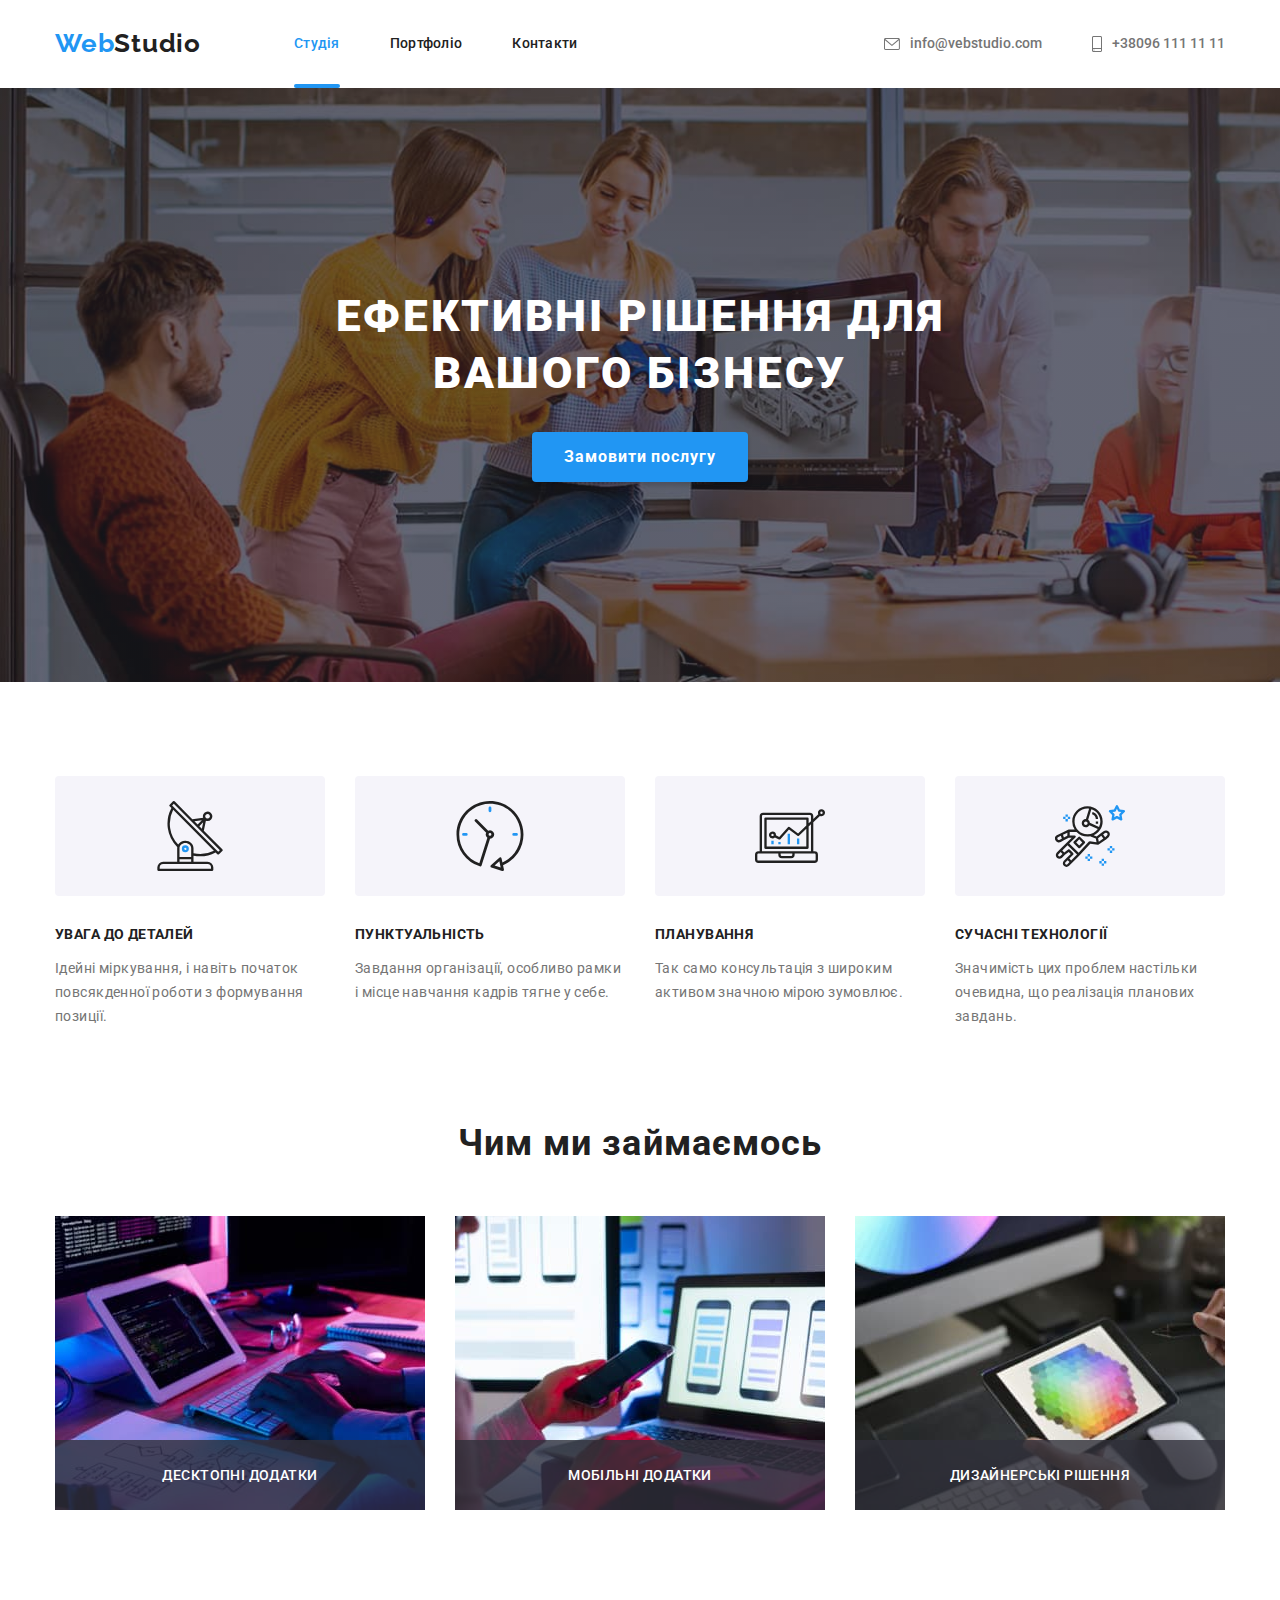
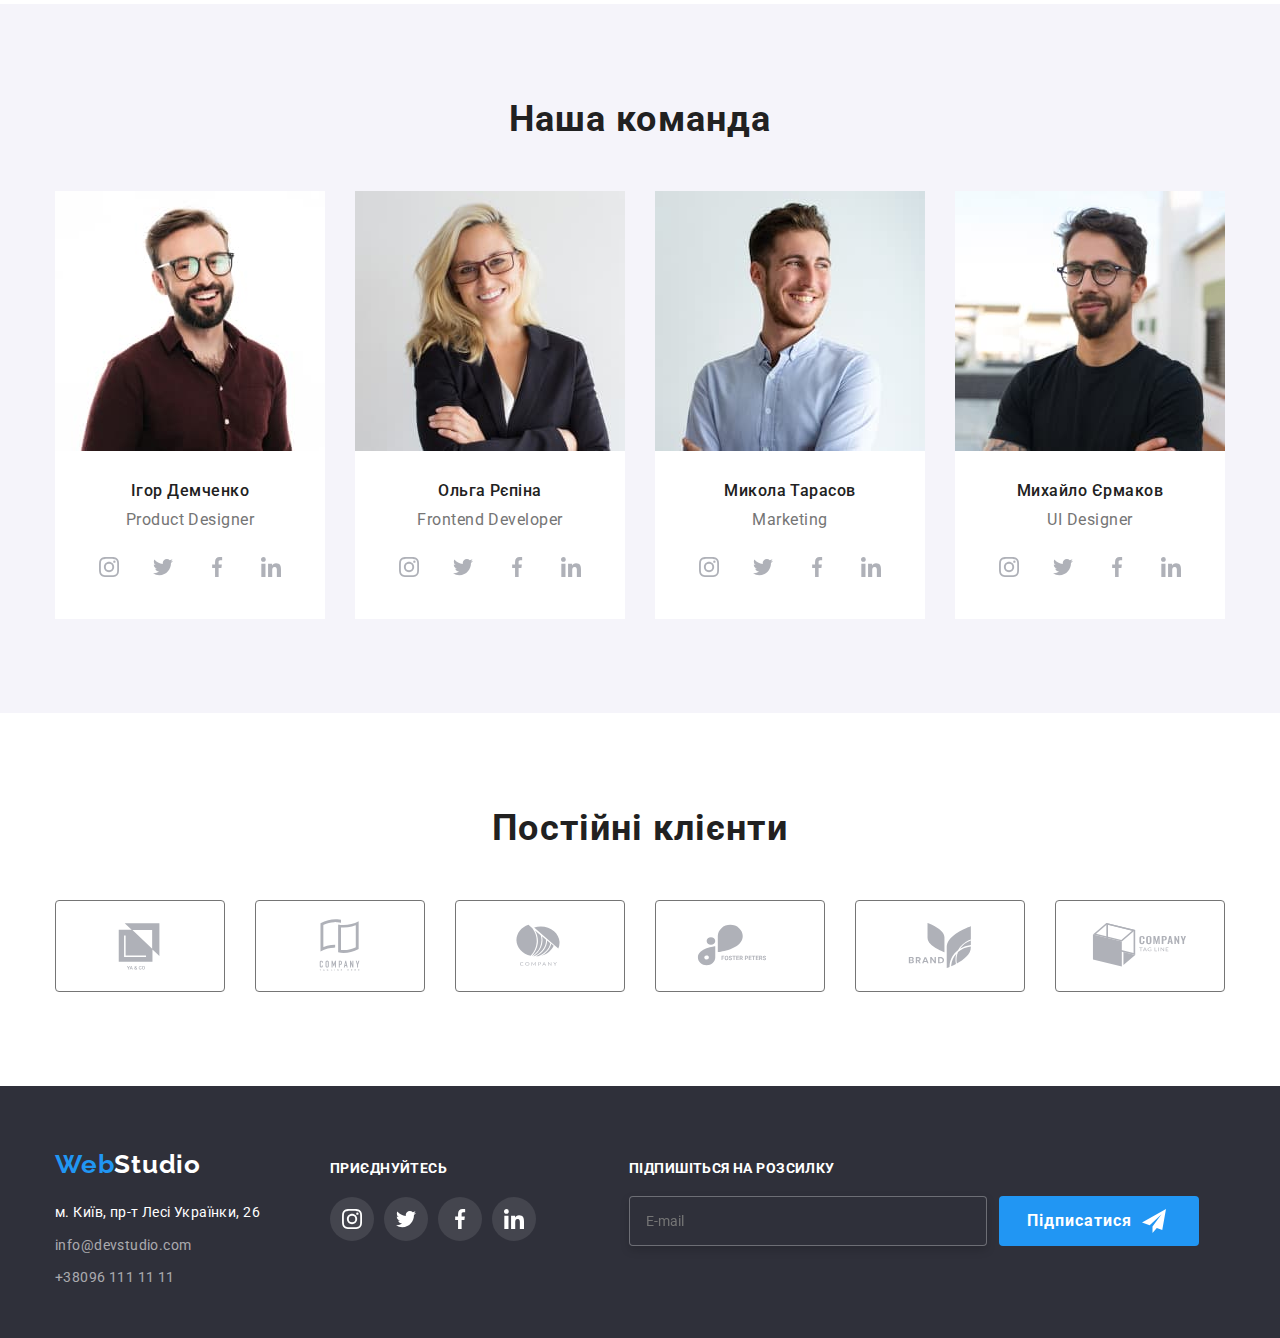
==== commit d4cc0c44: "hdz" ====
--- a/index.html
+++ b/index.html
@@ -372,7 +372,7 @@
       </section>
     </main>
     <footer class="footer-section">
-      <div class="container">
+      <div class="container footer">
         <div>
           <a href="./index.html" class="logotipe-footer"
             >Web<span class="logo-footer">Studio </span></a
@@ -403,7 +403,7 @@
           </address>
         </div>
         <div class="footer-social">
-          <h2 class="footer-social-title">Приєднуйтесь</h2>
+          <p class="footer-social-title">Приєднуйтесь</p>
           <ul class="footer-social-container">
             <li>
               <a class="secondary-footer-icon" href="#"
@@ -435,18 +435,17 @@
             </li>
           </ul>
         </div>
-        <div class="footer-feedback">
-          <h2 class="feedback-title">Підпишіться на розсилку</h2>
-          <input class="feedback-input" type="text" placeholder="E-mail" />
-        </div>
-        <div class="footer-button">
-          <button class="button-feedback" type="submit">
+        <form class="footer-feedback">
+          <p class="feedback-title">Підпишіться на розсилку</p>
+         <div class="footer-button"> <input class="feedback-input" type="text" placeholder="E-mail" />
+        <button class="button-feedback" type="submit">
             Підписатися<svg class="feedback-icon" width="24px" height="24px">
               <use href="./images/icons.svg#icon-send"></use>
             </svg>
           </button>
         </div>
-      </div>
+        </form>
+      
     </footer>
     <div class="backdrop is-hidden" data-modal>
       <div class="modal">
--- a/css/styles.css
+++ b/css/styles.css
@@ -15,12 +15,10 @@
 
 /*container*/
 .container {
-  display: flex;
   width: 100%;
   max-width: 1200px;
   margin: 0 auto;
   padding: 0 15px;
-  flex-wrap: wrap;
 }
 ul {
   list-style: none;
@@ -62,8 +60,6 @@
   line-height: 1.7;
   background-color: var(--color-background);
   font-family: "Roboto", sans-serif;
-  max-width: 1600px;
-  max-height: 2094px;
   margin: 0 auto;
   flex-shrink: 0;
 }
@@ -202,19 +198,20 @@
 
 /*hero-section*/
 .hero-section {
-  background-color: #2f303a;
+  background-color: var(--color-footer);
   background-image: linear-gradient(
       rgba(47, 48, 58, 0.4),
       rgba(47, 48, 58, 0.4)
     ),
     url(../images/Img.jpg);
   margin: 0 auto;
-  background-size: 1600px;
+  background-size: cover;
   text-align: center;
   padding-top: 200px;
   padding-bottom: 200px;
   letter-spacing: 0.02em;
   background-repeat: no-repeat;
+  max-width: 1600px;
 }
 
 .hero-title {
@@ -479,11 +476,16 @@
 }
 /*footer-section*/
 .footer-section {
-  background-color: #2f303a;
+  background-color: var(--color-footer);
   height: 252px;
   padding-top: 60px;
   padding-bottom: 60px;
 }
+.container.footer {
+  display: flex;
+  align-items: baseline;
+}
+
 .adress-logo-nav {
   display: flex;
   align-items: center;
@@ -528,10 +530,6 @@
   align-items: center;
   justify-content: flex-start;
   margin-left: 70px;
-  margin-top: 12px;
-
-  width: 206px;
-  height: 80px;
 }
 .footer-box {
   margin-top: 9px;
@@ -571,8 +569,12 @@
   margin-top: 20px;
 }
 .footer-feedback {
-  margin-top: 12px;
   margin-left: 93px;
+}
+.footer-button {
+  display: inline-flex;
+  gap: 12px;
+  margin-top: 20px;
 }
 .feedback-title {
   font-weight: 700;
@@ -581,10 +583,10 @@
   letter-spacing: 0.03em;
   text-transform: uppercase;
   color: var(--color-background);
+  margin: 0;
 }
 
 .feedback-input {
-  margin-top: 20px;
   width: 358px;
   height: 50px;
   padding: 15px 16px;
@@ -594,10 +596,6 @@
   border-radius: 4px;
 }
 
-.footer-button {
-  margin-top: 48px;
-  margin-left: 12px;
-}
 .button-feedback {
   display: flex;
   align-items: center;
@@ -803,6 +801,7 @@
   background-color: var(--color-background);
   transform: scale(1) translate(-50%, -50%);
   transition: transform 250ms cubic-bezier(0.4, 0, 0.2, 1);
+  padding: 40px 40px;
 }
 .modal-button-close {
   display: flex;
@@ -831,13 +830,12 @@
   text-align: center;
   letter-spacing: 0.03em;
   color: var(--color-primary);
-  margin-top: 40px;
+  margin-bottom: 12px;
 }
 
 .form-control {
   position: relative;
-  margin-left: 40px;
-  margin-right: 40px;
+  margin-top: 10px;
 }
 
 .form-label {
@@ -847,7 +845,6 @@
   line-height: 1.1;
   letter-spacing: 0.01em;
   color: var(--color-text);
-  margin-top: 10px;
 }
 
 .form-input {
@@ -883,6 +880,7 @@
   fill: var(--color-primary);
 }
 .area-comments {
+  display: block;
   margin-top: 4px;
   width: 100%;
   height: 120px;
@@ -905,13 +903,11 @@
 .terms {
   position: relative;
   margin-top: 10px;
-  padding-right: 40px;
-  padding-left: 40px;
 }
 .checkbox-box {
   position: absolute;
   top: 50%;
-  left: 52px;
+  left: 12px;
   transform: translateY(-50%);
   width: 16px;
   height: 15px;
@@ -948,6 +944,7 @@
   line-height: 1.7;
   letter-spacing: 0.03em;
   color: var(--color-text);
+  user-select: none;
 }
 .contract-terms {
   font-weight: 400;
@@ -955,6 +952,7 @@
   line-height: 1.7;
   letter-spacing: 0.03em;
   color: var(--color-accent);
+  user-select: none;
 }
 
 .button-box {
